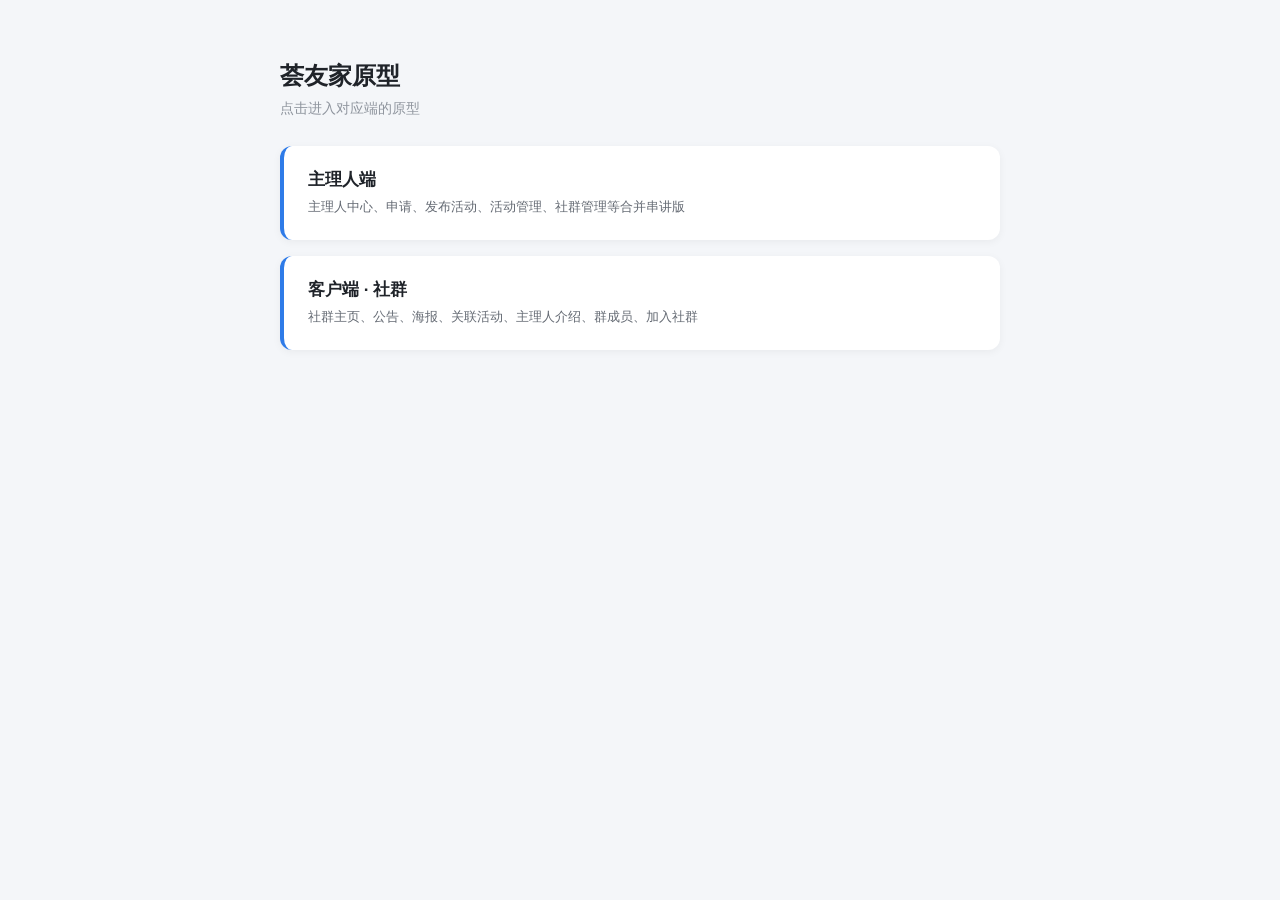
==== index.html @ 1d849896 "add root index" ====
<!DOCTYPE html>
<html lang="zh-CN">
<head>
<meta charset="UTF-8">
<meta name="viewport" content="width=device-width, initial-scale=1">
<title>荟友家 · 原型入口</title>
<style>
  * { box-sizing: border-box; margin: 0; padding: 0; }
  body {
    font-family: -apple-system, BlinkMacSystemFont, "PingFang SC", "Microsoft YaHei", sans-serif;
    background: #F4F6F9; color: #1F2329; padding: 60px 20px;
  }
  .wrap { max-width: 720px; margin: 0 auto; }
  h1 { font-size: 24px; font-weight: 700; }
  .sub { margin-top: 8px; font-size: 14px; color: #8F959E; }
  .list { margin-top: 28px; display: grid; gap: 16px; }
  a.card {
    display: block; padding: 22px 24px; background: #fff; border-radius: 12px;
    text-decoration: none; color: inherit;
    box-shadow: 0 2px 8px rgba(0,0,0,.05);
    border-left: 4px solid #2E7BE8;
    transition: transform .15s ease, box-shadow .15s ease;
  }
  a.card:hover { transform: translateY(-2px); box-shadow: 0 6px 18px rgba(0,0,0,.08); }
  .card h2 { font-size: 17px; font-weight: 600; }
  .card p { margin-top: 6px; font-size: 13px; color: #646A73; line-height: 1.6; }
</style>
</head>
<body>
<div class="wrap">
  <h1>荟友家原型</h1>
  <p class="sub">点击进入对应端的原型</p>
  <div class="list">
    <a class="card" href="./主理人端原型-合并版.html">
      <h2>主理人端</h2>
      <p>主理人中心、申请、发布活动、活动管理、社群管理等合并串讲版</p>
    </a>
    <a class="card" href="./客户端社群html/index.html">
      <h2>客户端 · 社群</h2>
      <p>社群主页、公告、海报、关联活动、主理人介绍、群成员、加入社群</p>
    </a>
  </div>
</div>
</body>
</html>
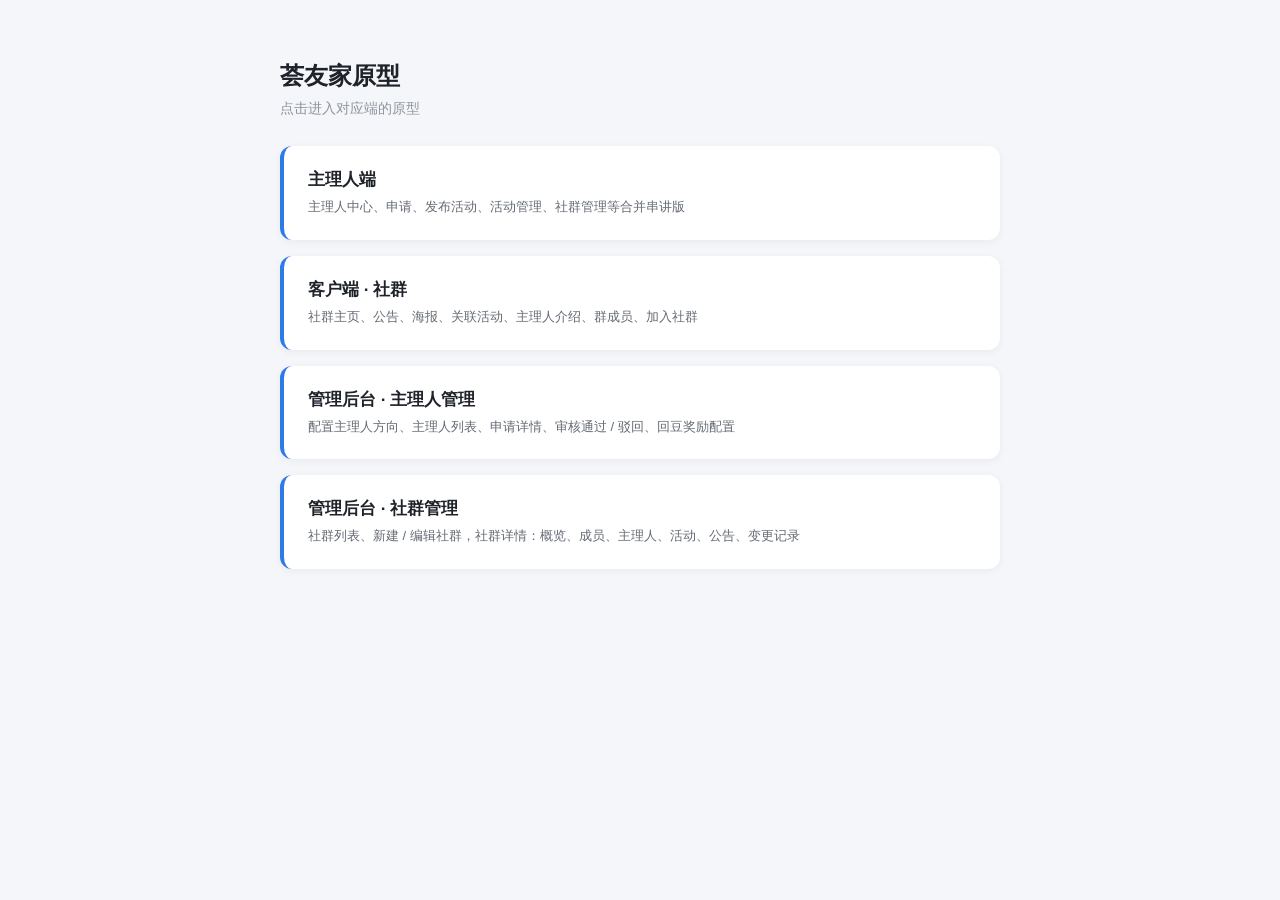
==== commit 41aa63f3: "add admin prototypes to index" ====
--- a/index.html
+++ b/index.html
@@ -39,6 +39,14 @@
       <h2>客户端 · 社群</h2>
       <p>社群主页、公告、海报、关联活动、主理人介绍、群成员、加入社群</p>
     </a>
+    <a class="card" href="./管理后台主理人管理需求.html">
+      <h2>管理后台 · 主理人管理</h2>
+      <p>配置主理人方向、主理人列表、申请详情、审核通过 / 驳回、回豆奖励配置</p>
+    </a>
+    <a class="card" href="./管理后台社群管理需求.html">
+      <h2>管理后台 · 社群管理</h2>
+      <p>社群列表、新建 / 编辑社群，社群详情：概览、成员、主理人、活动、公告、变更记录</p>
+    </a>
   </div>
 </div>
 </body>
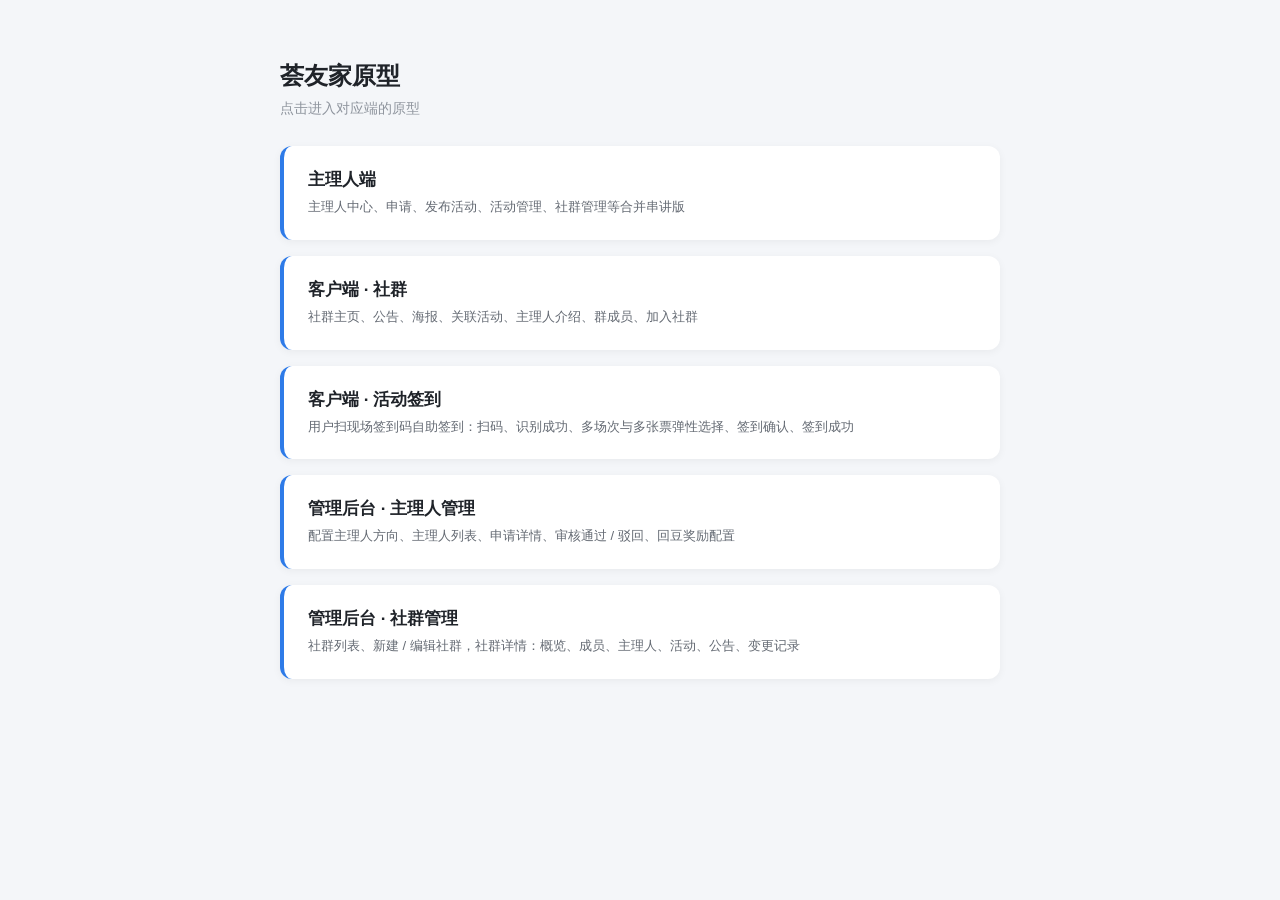
==== commit 8e002083: "客户端活动签到原型：扫现场签到码自助签到，多场次/多张票弹性选择与签到成功页" ====
--- a/index.html
+++ b/index.html
@@ -39,6 +39,10 @@
       <h2>客户端 · 社群</h2>
       <p>社群主页、公告、海报、关联活动、主理人介绍、群成员、加入社群</p>
     </a>
+    <a class="card" href="./客户端活动签到html/index.html">
+      <h2>客户端 · 活动签到</h2>
+      <p>用户扫现场签到码自助签到：扫码、识别成功、多场次与多张票弹性选择、签到确认、签到成功</p>
+    </a>
     <a class="card" href="./管理后台主理人管理需求.html">
       <h2>管理后台 · 主理人管理</h2>
       <p>配置主理人方向、主理人列表、申请详情、审核通过 / 驳回、回豆奖励配置</p>
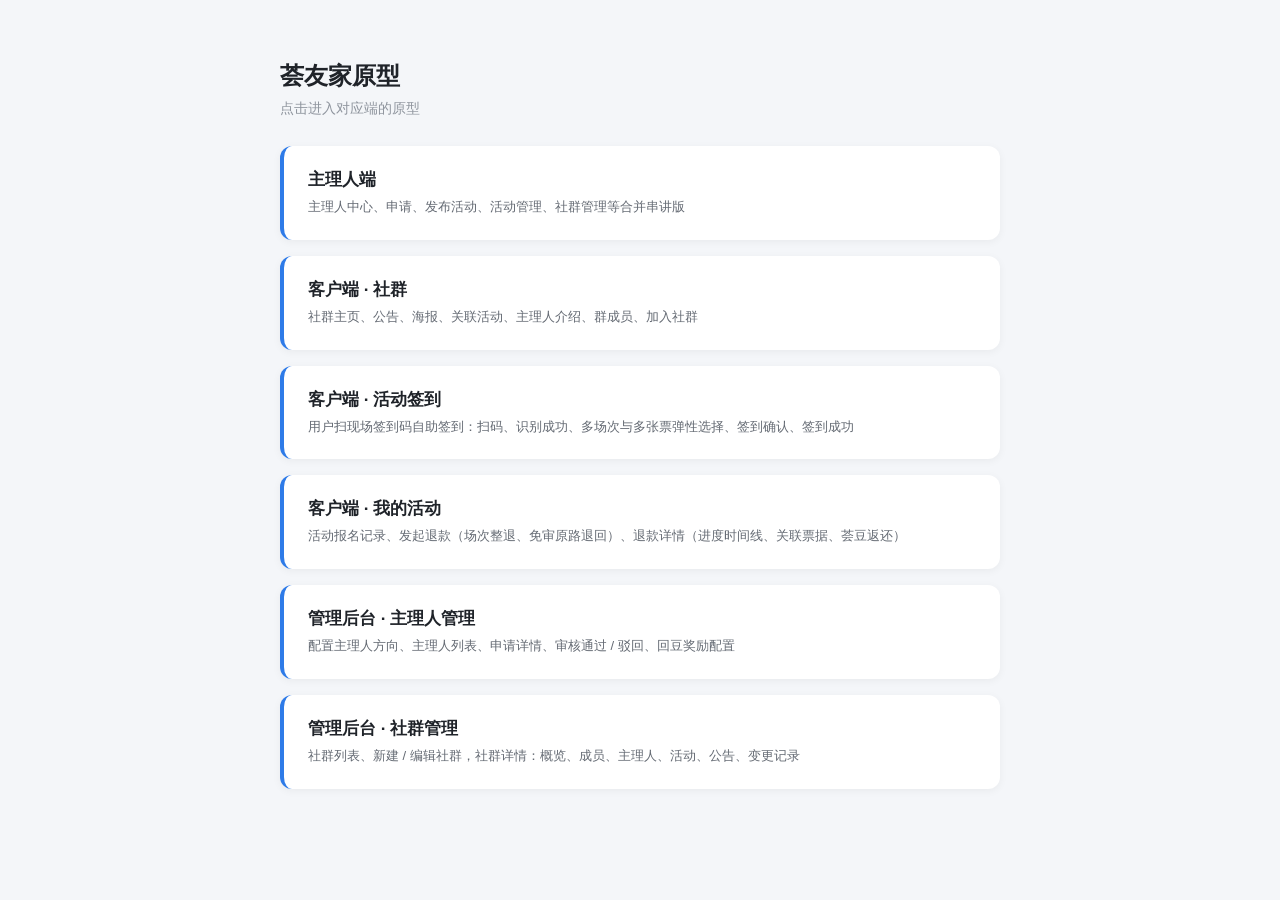
==== commit 84953ad1: "客户端我的活动原型：活动报名记录新增发起退款（场次为单位整退免审）与退款详情（进度时间线、关联票据、荟豆返还），样式对齐one蛇口组件规范" ====
--- a/index.html
+++ b/index.html
@@ -43,6 +43,10 @@
       <h2>客户端 · 活动签到</h2>
       <p>用户扫现场签到码自助签到：扫码、识别成功、多场次与多张票弹性选择、签到确认、签到成功</p>
     </a>
+    <a class="card" href="./客户端/我的活动.html">
+      <h2>客户端 · 我的活动</h2>
+      <p>活动报名记录、发起退款（场次整退、免审原路退回）、退款详情（进度时间线、关联票据、荟豆返还）</p>
+    </a>
     <a class="card" href="./管理后台主理人管理需求.html">
       <h2>管理后台 · 主理人管理</h2>
       <p>配置主理人方向、主理人列表、申请详情、审核通过 / 驳回、回豆奖励配置</p>
